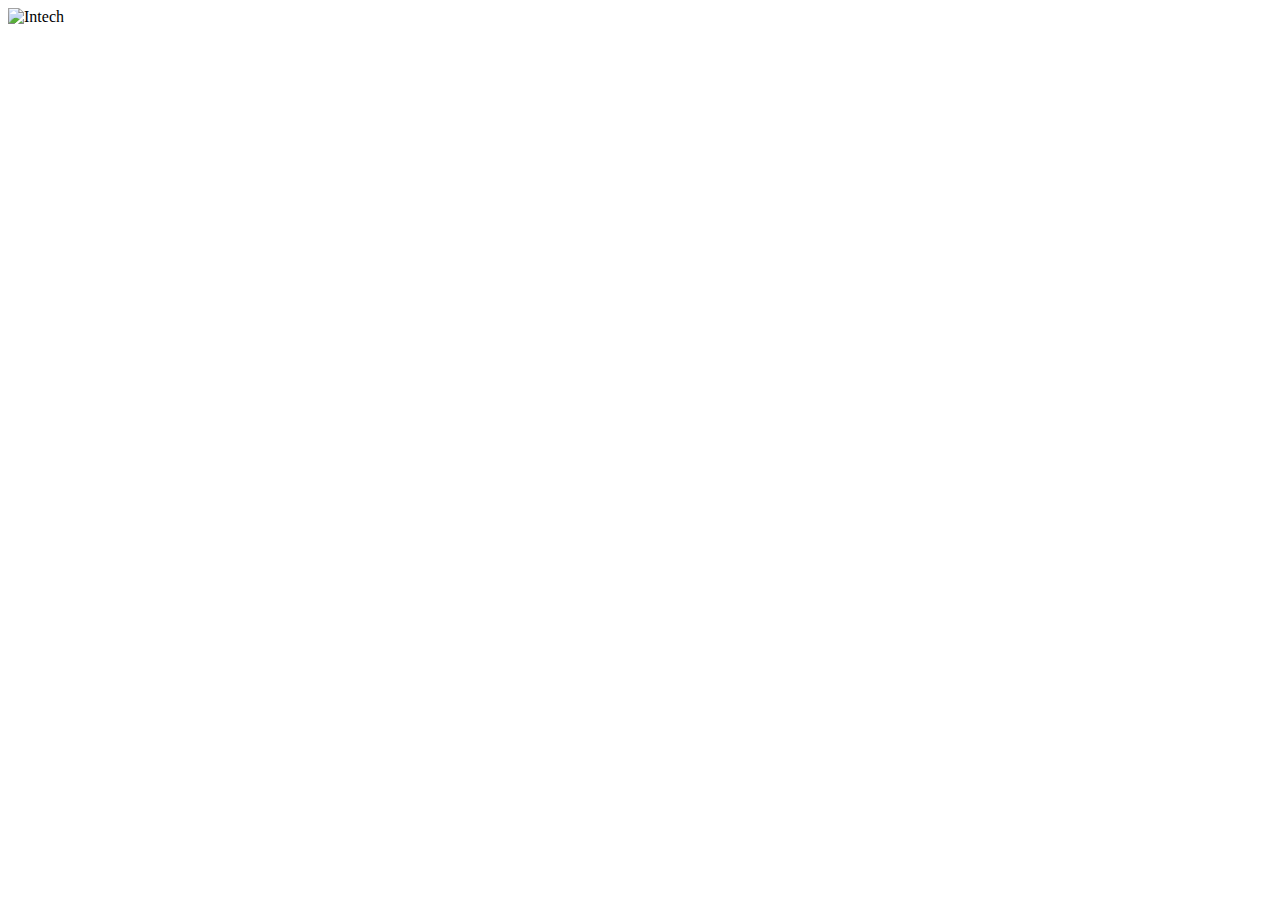
==== index/index.html @ b71071b4 "organizacao" ====
<!DOCTYPE html>
<html lang="pt-br">
<head>
    <meta charset="UTF-8">
    <meta http-equiv="X-UA-Compatible" content="IE=edge">
    <meta name="viewport" content="width=device-width, initial-scale=1.0">
    <title>LandingPage</title>
    <link rel="stylesheet" href="style.css">
</head>
<body>
    <header>
        <div class="logo">
            <img src="img/intech_Logo.png" alt="Intech">
        </div>             
    </header>








</body>
</html>
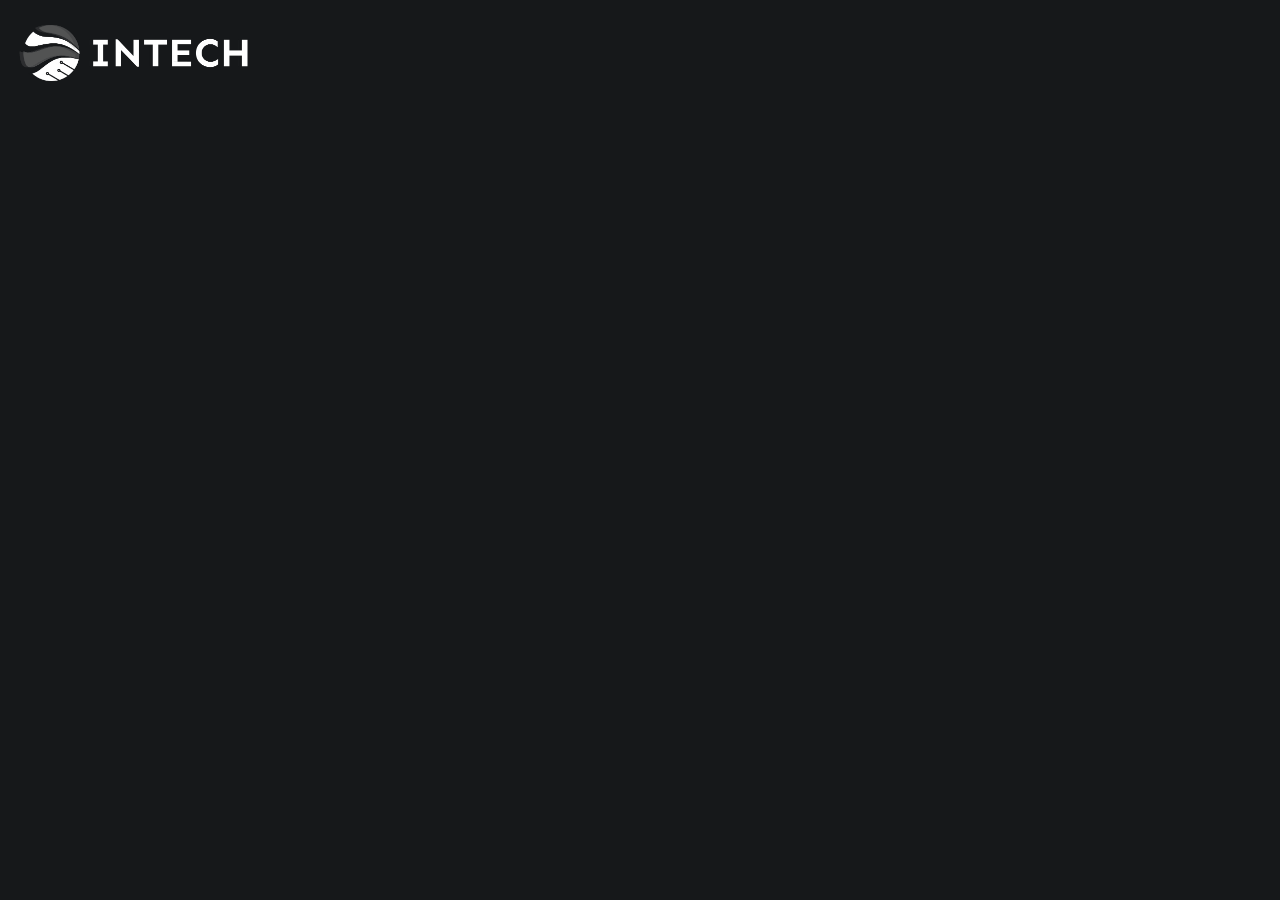
==== commit 66d1c4dd: "logo" ====
--- a/index/index.html
+++ b/index/index.html
@@ -5,13 +5,11 @@
     <meta http-equiv="X-UA-Compatible" content="IE=edge">
     <meta name="viewport" content="width=device-width, initial-scale=1.0">
     <title>LandingPage</title>
-    <link rel="stylesheet" href="style.css">
+    <link rel="stylesheet" href="/style.css">
 </head>
 <body>
     <header>
-        <div class="logo">
-            <img src="img/intech_Logo.png" alt="Intech">
-        </div>             
+        <img src="/img/intech_Logo.png" alt="logo" class="logo">
     </header>
 
 
--- a/style.css
+++ b/style.css
@@ -0,0 +1,8 @@
+body {
+    background-color: #16181A;
+  }
+  
+
+.logo {
+    height: 90px;
+  }
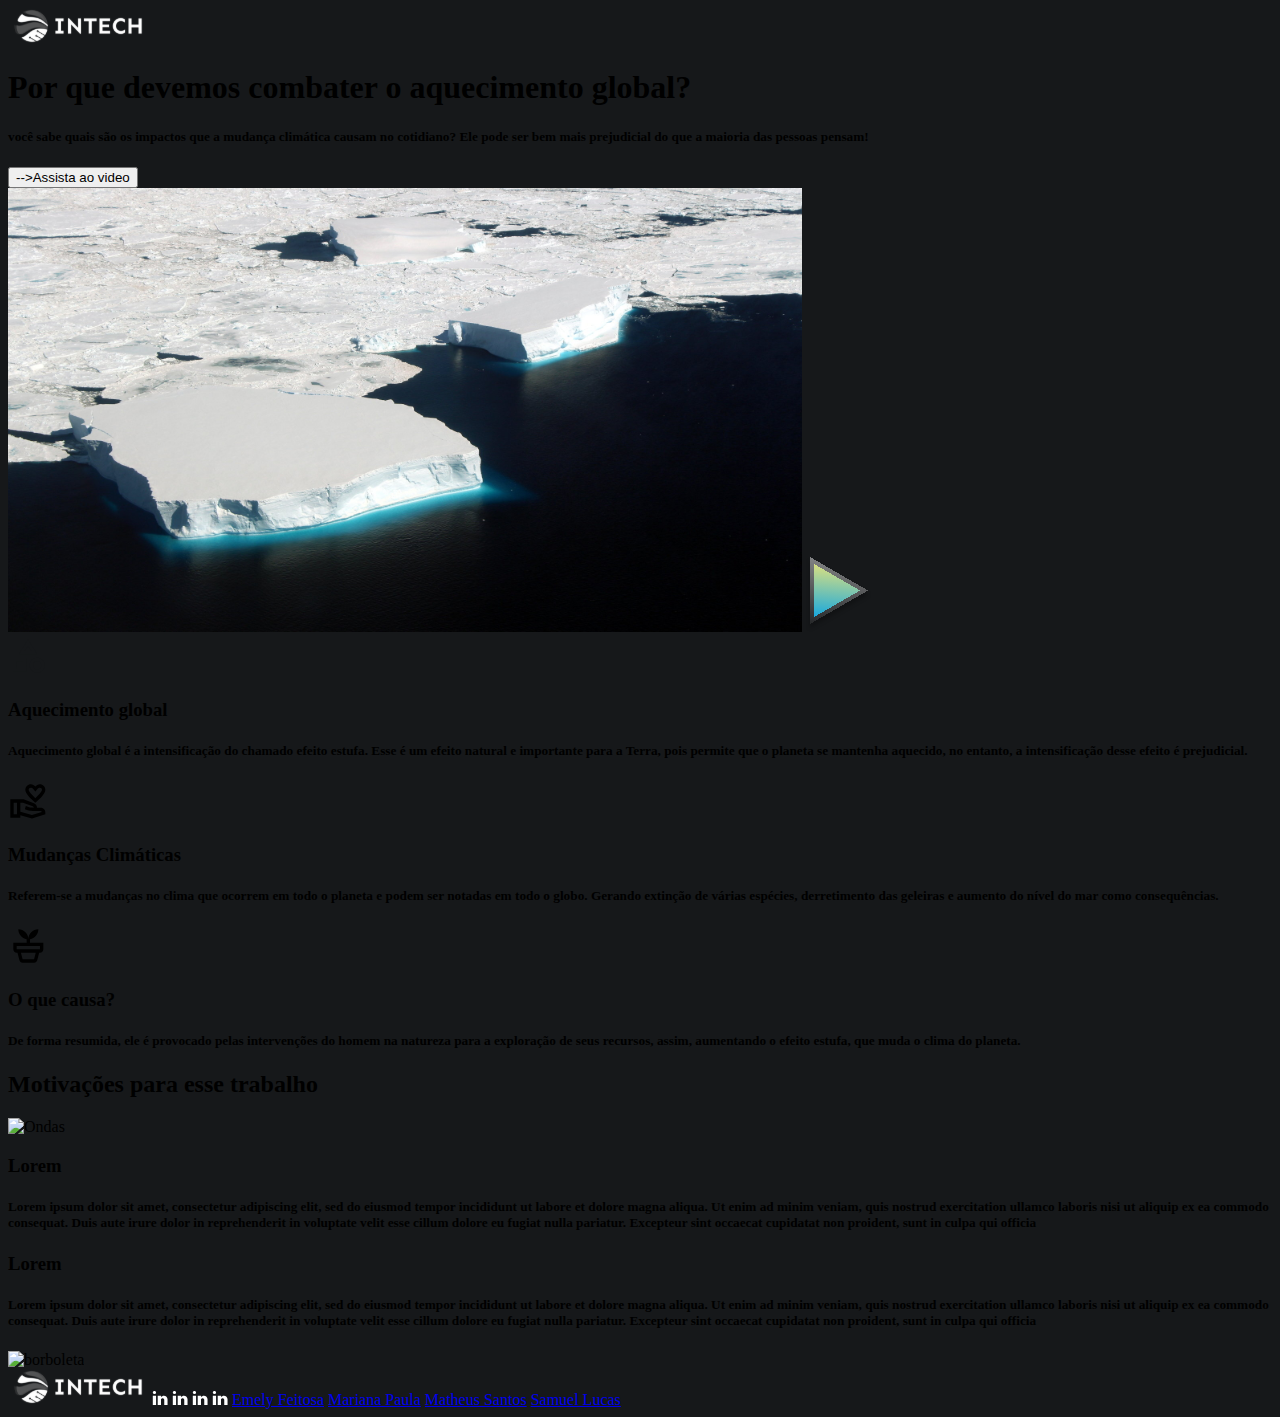
==== commit 6de7be20: "Organização e atualização" ====
--- a/index/index.html
+++ b/index/index.html
@@ -1,23 +1,74 @@
-<!DOCTYPE html>
-<html lang="pt-br">
-<head>
-    <meta charset="UTF-8">
-    <meta http-equiv="X-UA-Compatible" content="IE=edge">
-    <meta name="viewport" content="width=device-width, initial-scale=1.0">
-    <title>LandingPage</title>
-    <link rel="stylesheet" href="/style.css">
-</head>
-<body>
-    <header>
-        <img src="/img/intech_Logo.png" alt="logo" class="logo">
-    </header>
-
-
-
-
-
-
-
-
-</body>
+<!DOCTYPE html>
+<html lang="pt-br">
+<head>
+    <meta charset="UTF-8">
+    <meta http-equiv="X-UA-Compatible" content="IE=edge">
+    <meta name="viewport" content="width=device-width, initial-scale=1.0">
+    <title>LandingPage</title>
+    <link rel="stylesheet" href="/styles/style.css">
+</head>
+<body>
+    <header>
+        <img src="/img/logo.svg" alt="logo" class="logo">
+    </header>
+
+
+    <main>
+        <section>
+            <div>
+                <h1>Por que devemos combater o aquecimento global?</h1>
+                <h5>você sabe quais são os impactos que a mudança climática causam no cotidiano? Ele pode ser bem mais prejudicial do que a maioria das pessoas pensam!</h5>
+                <button>-->Assista ao video</button>
+            </div>
+            <img src="/img/Antartica.svg" alt="imagemAntartica">
+            <img src="/img/Play.svg" alt="imagemPlay">
+        </section>
+        <section>
+            <div>
+                <img src="/img/icone1.svg" alt="icone1">
+                <h3>Aquecimento global</h3>
+                <h5>Aquecimento global é a intensificação do chamado efeito estufa. Esse é um efeito natural e importante para a Terra, pois permite que o planeta se mantenha aquecido, no entanto, a intensificação desse efeito é prejudicial.</h5>
+            </div>
+            <div>
+                <img src="/img/icone2.svg" alt="icone2">
+                <h3>Mudanças Climáticas</h3>
+                <h5>Referem-se a mudanças no clima que ocorrem em todo o planeta e podem ser notadas em todo o globo. Gerando extinção de várias espécies, derretimento das geleiras e aumento do nível do mar como consequências.</h5>
+            </div>
+            <div>
+                <img src="/img/icone3.svg" alt="icone3">
+                <h3>O que causa?</h3>
+                <h5>De forma resumida, ele é provocado pelas intervenções do homem na natureza para a exploração de seus recursos, assim, aumentando o efeito estufa, que muda o clima do planeta.</h5>
+            </div>
+        </section>
+        <section>
+            <h2>Motivações para esse trabalho</h2>
+            <div>
+                <img src="/img/Ondas.svg" alt="Ondas">
+                <h3>Lorem</h3>
+                <h5>Lorem ipsum dolor sit amet, consectetur adipiscing elit, sed do eiusmod tempor incididunt ut labore et dolore magna aliqua. Ut enim ad minim veniam, quis nostrud exercitation ullamco laboris nisi ut aliquip ex ea commodo consequat. Duis aute irure dolor in reprehenderit in voluptate velit esse cillum dolore eu fugiat nulla pariatur. Excepteur sint occaecat cupidatat non proident, sunt in culpa qui officia</h5>
+            </div>
+            <div>
+                <h3>Lorem</h3>
+                <h5>Lorem ipsum dolor sit amet, consectetur adipiscing elit, sed do eiusmod tempor incididunt ut labore et dolore magna aliqua. Ut enim ad minim veniam, quis nostrud exercitation ullamco laboris nisi ut aliquip ex ea commodo consequat. Duis aute irure dolor in reprehenderit in voluptate velit esse cillum dolore eu fugiat nulla pariatur. Excepteur sint occaecat cupidatat non proident, sunt in culpa qui officia</h5>
+                <img src="/img/borboleta.svg" alt="borboleta">
+            </div>
+        </section>
+    </main>
+
+
+    <footer>
+        <img src="/img/logo.svg" alt="logoIntech">
+        <img src="/img/Linkedin1.svg" alt="linkedin1">
+        <img src="/img/linkedin2.svg" alt="linkedin2">
+        <img src="/img/linkedin3.svg" alt="linkedin3">
+        <img src="/img/linkedin4.svg" alt="linkedin4">
+        <a href="https://www.linkedin.com/in/emely-tavares-3575ba24a/">Emely Feitosa</a>
+        <a href="https://www.linkedin.com/in/mariana-silva-paula/">Mariana Paula</a>
+        <a href="https://www.linkedin.com/in/matheus-macedo-santos-2a8106194/">Matheus Santos</a>
+        <a href="https://www.linkedin.com/in/samuel-lucas-241a77210/">Samuel Lucas</a>
+    </footer>
+
+
+
+</body>
 </html>--- a/styles/style.css
+++ b/styles/style.css
@@ -0,0 +1,8 @@
+body {
+    background-color: #16181A;
+  }
+  
+.logo {
+    height: 90px;
+    height: 10%;
+  }
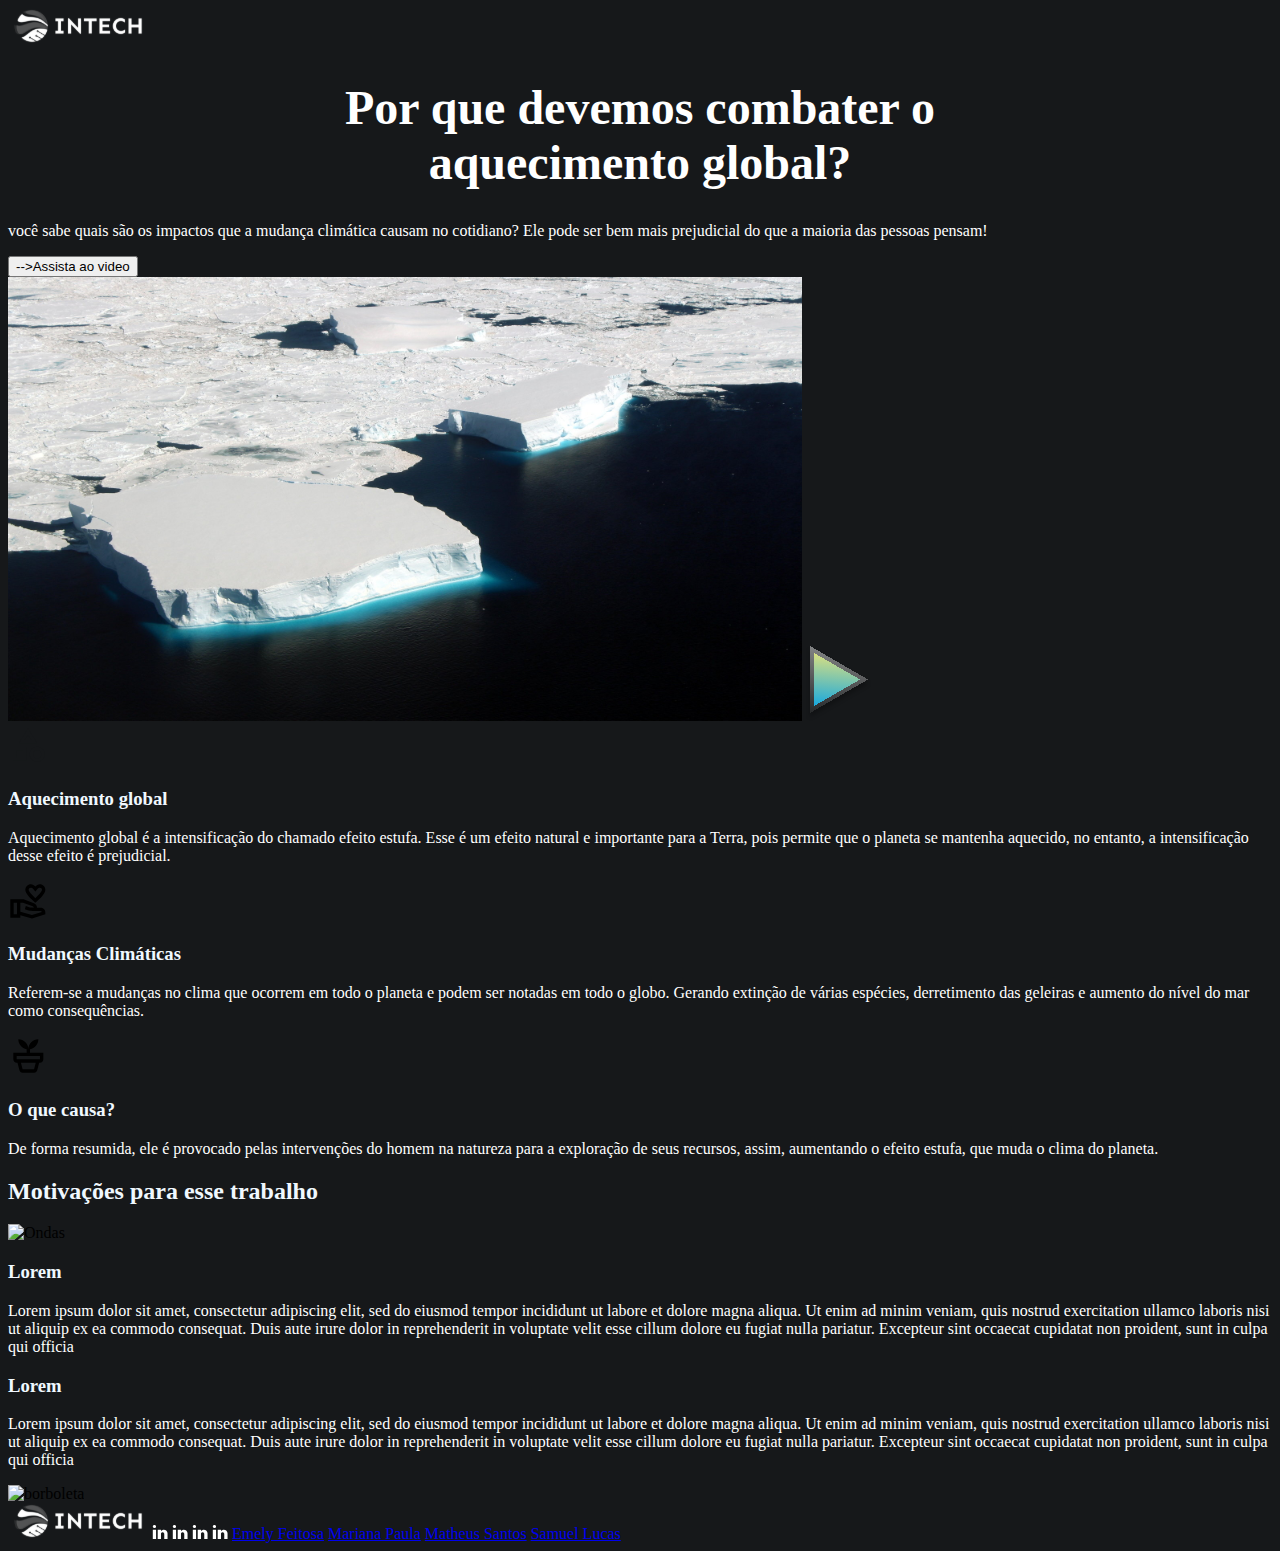
==== commit 67fcf3d9: "estilização" ====
--- a/index/index.html
+++ b/index/index.html
@@ -16,8 +16,9 @@
     <main>
         <section>
             <div>
-                <h1>Por que devemos combater o aquecimento global?</h1>
-                <h5>você sabe quais são os impactos que a mudança climática causam no cotidiano? Ele pode ser bem mais prejudicial do que a maioria das pessoas pensam!</h5>
+                <h1 class="title_principal">Por que devemos combater o <br>
+                     aquecimento global?</h1>
+                <p class="text">você sabe quais são os impactos que a mudança climática causam no cotidiano? Ele pode ser bem mais prejudicial do que a maioria das pessoas pensam!</p>
                 <button>-->Assista ao video</button>
             </div>
             <img src="/img/Antartica.svg" alt="imagemAntartica">
@@ -26,30 +27,30 @@
         <section>
             <div>
                 <img src="/img/icone1.svg" alt="icone1">
-                <h3>Aquecimento global</h3>
-                <h5>Aquecimento global é a intensificação do chamado efeito estufa. Esse é um efeito natural e importante para a Terra, pois permite que o planeta se mantenha aquecido, no entanto, a intensificação desse efeito é prejudicial.</h5>
+                <h3 class="title">Aquecimento global</h3>
+                <p class="text">Aquecimento global é a intensificação do chamado efeito estufa. Esse é um efeito natural e importante para a Terra, pois permite que o planeta se mantenha aquecido, no entanto, a intensificação desse efeito é prejudicial.</p>
             </div>
             <div>
                 <img src="/img/icone2.svg" alt="icone2">
-                <h3>Mudanças Climáticas</h3>
-                <h5>Referem-se a mudanças no clima que ocorrem em todo o planeta e podem ser notadas em todo o globo. Gerando extinção de várias espécies, derretimento das geleiras e aumento do nível do mar como consequências.</h5>
+                <h3 class="title">Mudanças Climáticas</h3>
+                <p class="text">Referem-se a mudanças no clima que ocorrem em todo o planeta e podem ser notadas em todo o globo. Gerando extinção de várias espécies, derretimento das geleiras e aumento do nível do mar como consequências.</p>
             </div>
             <div>
                 <img src="/img/icone3.svg" alt="icone3">
-                <h3>O que causa?</h3>
-                <h5>De forma resumida, ele é provocado pelas intervenções do homem na natureza para a exploração de seus recursos, assim, aumentando o efeito estufa, que muda o clima do planeta.</h5>
+                <h3 class="title">O que causa?</h3>
+                <p class="text">De forma resumida, ele é provocado pelas intervenções do homem na natureza para a exploração de seus recursos, assim, aumentando o efeito estufa, que muda o clima do planeta.</p>
             </div>
         </section>
         <section>
-            <h2>Motivações para esse trabalho</h2>
+            <h2 class="title">Motivações para esse trabalho</h2>
             <div>
                 <img src="/img/Ondas.svg" alt="Ondas">
-                <h3>Lorem</h3>
-                <h5>Lorem ipsum dolor sit amet, consectetur adipiscing elit, sed do eiusmod tempor incididunt ut labore et dolore magna aliqua. Ut enim ad minim veniam, quis nostrud exercitation ullamco laboris nisi ut aliquip ex ea commodo consequat. Duis aute irure dolor in reprehenderit in voluptate velit esse cillum dolore eu fugiat nulla pariatur. Excepteur sint occaecat cupidatat non proident, sunt in culpa qui officia</h5>
+                <h3 class="title">Lorem</h3>
+                <p class="text">Lorem ipsum dolor sit amet, consectetur adipiscing elit, sed do eiusmod tempor incididunt ut labore et dolore magna aliqua. Ut enim ad minim veniam, quis nostrud exercitation ullamco laboris nisi ut aliquip ex ea commodo consequat. Duis aute irure dolor in reprehenderit in voluptate velit esse cillum dolore eu fugiat nulla pariatur. Excepteur sint occaecat cupidatat non proident, sunt in culpa qui officia</p>
             </div>
             <div>
-                <h3>Lorem</h3>
-                <h5>Lorem ipsum dolor sit amet, consectetur adipiscing elit, sed do eiusmod tempor incididunt ut labore et dolore magna aliqua. Ut enim ad minim veniam, quis nostrud exercitation ullamco laboris nisi ut aliquip ex ea commodo consequat. Duis aute irure dolor in reprehenderit in voluptate velit esse cillum dolore eu fugiat nulla pariatur. Excepteur sint occaecat cupidatat non proident, sunt in culpa qui officia</h5>
+                <h3 class="title">Lorem</h3>
+                <p class="text">Lorem ipsum dolor sit amet, consectetur adipiscing elit, sed do eiusmod tempor incididunt ut labore et dolore magna aliqua. Ut enim ad minim veniam, quis nostrud exercitation ullamco laboris nisi ut aliquip ex ea commodo consequat. Duis aute irure dolor in reprehenderit in voluptate velit esse cillum dolore eu fugiat nulla pariatur. Excepteur sint occaecat cupidatat non proident, sunt in culpa qui officia</p>
                 <img src="/img/borboleta.svg" alt="borboleta">
             </div>
         </section>
--- a/styles/style.css
+++ b/styles/style.css
@@ -1,8 +1,34 @@
+@import url('https://fonts.googleapis.com/css2?family=Be+Vietnam+Pro:wght@300&family=Courier+Prime:ital@1&family=Gugi&family=Luckiest+Guy&family=Martel+Sans&family=Suranna&display=swap');
+
 body {
-    background-color: #16181A;
-  }
+  background-color: #16181A;
+}
   
+.vietnam-pro { font-family: 'Be Vietnam Pro', sans-serif; }
+.courier { font-family: 'Courier Prime', monospace; }
+.gugi { font-family: 'Gugi', cursive; }
+.luckiest { font-family: 'Luckiest Guy', cursive; }
+.martel { font-family: 'Martel Sans', sans-serif; }
+.suranna { font-family: 'Suranna', serif; }
+
 .logo {
     height: 90px;
     height: 10%;
   }
+
+.title_principal{
+  color:white;
+  text-align: center;
+  font-size: 3em;
+  font-family:manrope;
+}
+
+.title{
+  color:aliceblue
+}
+
+.text{
+  color:white
+}
+
+
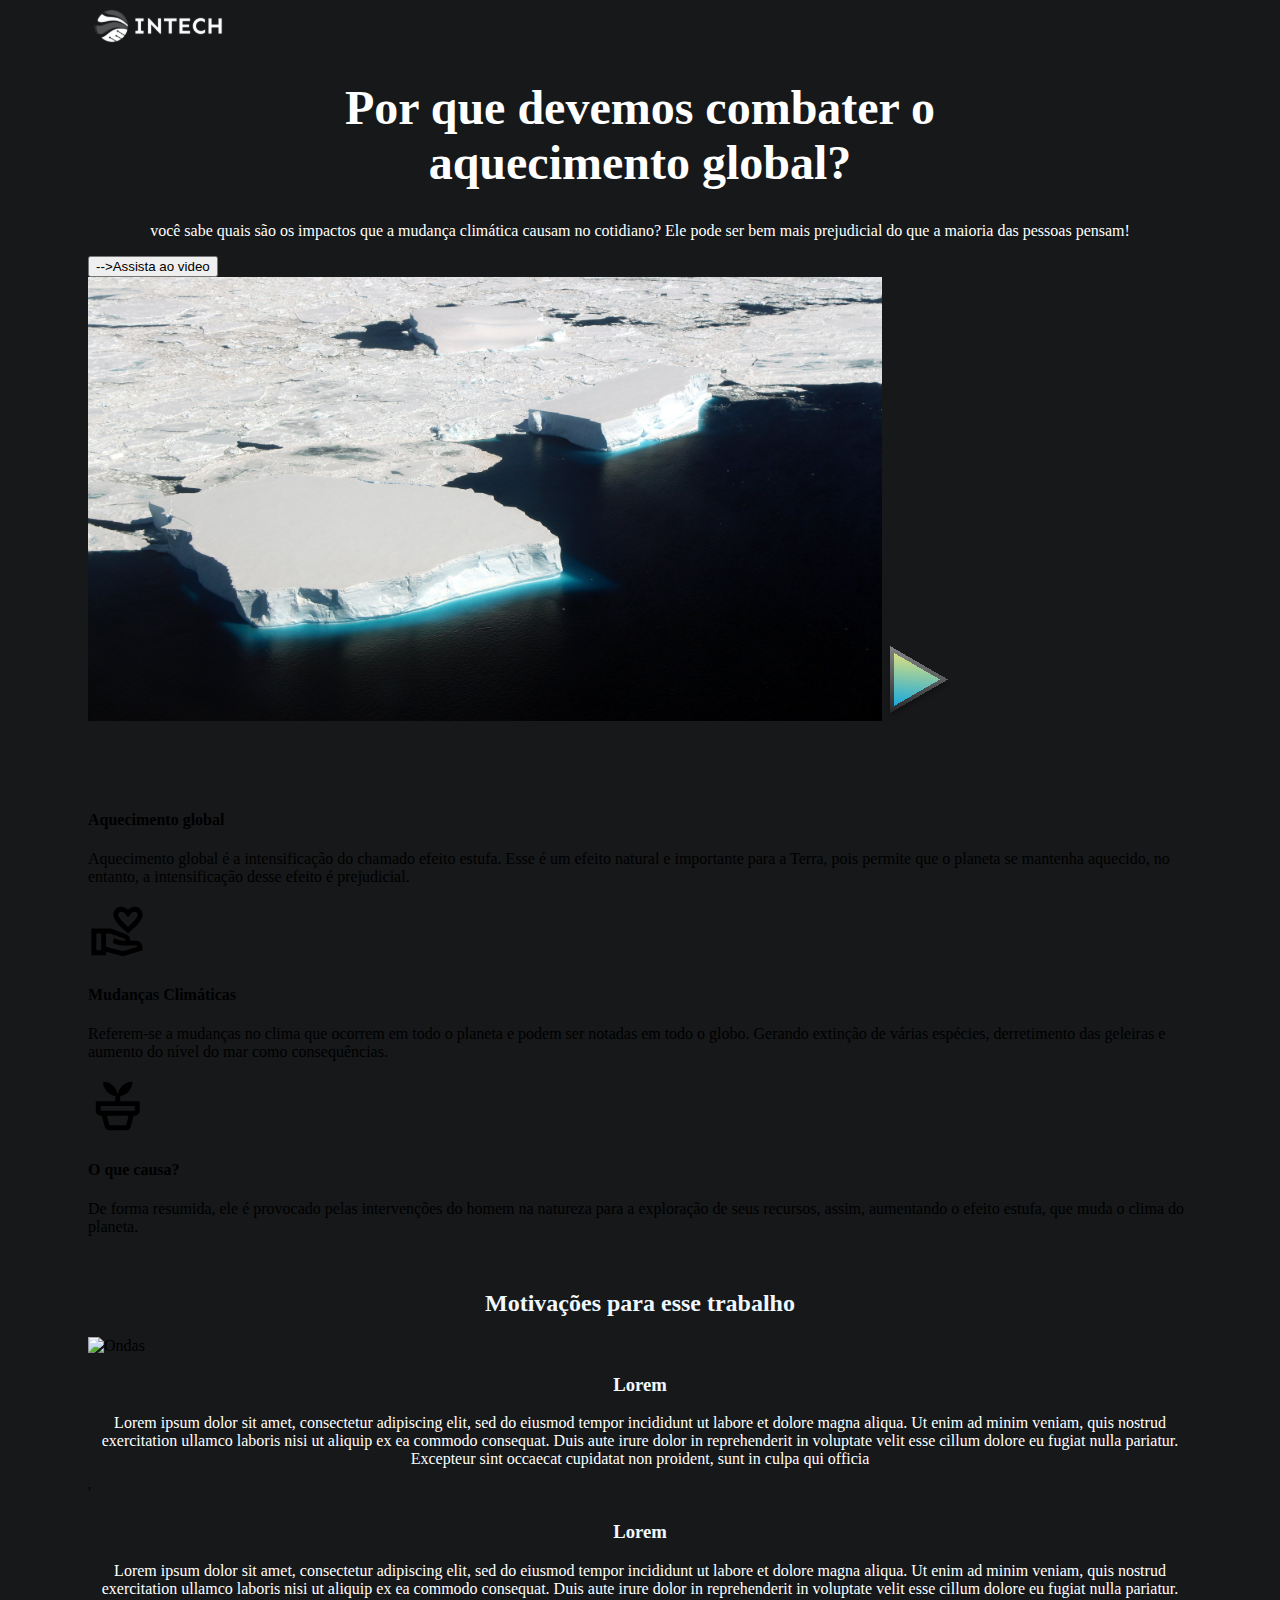
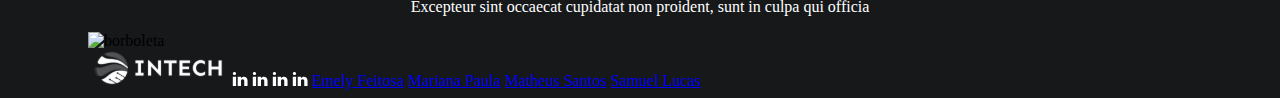
==== commit 1551c04c: "atualização" ====
--- a/index/index.html
+++ b/index/index.html
@@ -1,13 +1,17 @@
 <!DOCTYPE html>
 <html lang="pt-br">
+
 <head>
     <meta charset="UTF-8">
     <meta http-equiv="X-UA-Compatible" content="IE=edge">
     <meta name="viewport" content="width=device-width, initial-scale=1.0">
     <title>LandingPage</title>
     <link rel="stylesheet" href="/styles/style.css">
+    <link href="https://cdn.jsdelivr.net/npm/bootstrap@5.0.2/dist/css/bootstrap.min.css" rel="stylesheet"
+        integrity="sha384-EVSTQN3/azprG1Anm3QDgpJLIm9Nao0Yz1ztcQTwFspd3yD65VohhpuuCOmLASjC" crossorigin="anonymous">
 </head>
-<body>
+
+<body class="body">
     <header>
         <img src="/img/logo.svg" alt="logo" class="logo">
     </header>
@@ -17,40 +21,69 @@
         <section>
             <div>
                 <h1 class="title_principal">Por que devemos combater o <br>
-                     aquecimento global?</h1>
-                <p class="text">você sabe quais são os impactos que a mudança climática causam no cotidiano? Ele pode ser bem mais prejudicial do que a maioria das pessoas pensam!</p>
+                    aquecimento global?</h1>
+                <p class="text">você sabe quais são os impactos que a mudança climática causam no cotidiano? Ele pode
+                    ser bem mais prejudicial do que a maioria das pessoas pensam!</p>
                 <button>-->Assista ao video</button>
             </div>
             <img src="/img/Antartica.svg" alt="imagemAntartica">
             <img src="/img/Play.svg" alt="imagemPlay">
         </section>
-        <section>
-            <div>
-                <img src="/img/icone1.svg" alt="icone1">
-                <h3 class="title">Aquecimento global</h3>
-                <p class="text">Aquecimento global é a intensificação do chamado efeito estufa. Esse é um efeito natural e importante para a Terra, pois permite que o planeta se mantenha aquecido, no entanto, a intensificação desse efeito é prejudicial.</p>
-            </div>
-            <div>
-                <img src="/img/icone2.svg" alt="icone2">
-                <h3 class="title">Mudanças Climáticas</h3>
-                <p class="text">Referem-se a mudanças no clima que ocorrem em todo o planeta e podem ser notadas em todo o globo. Gerando extinção de várias espécies, derretimento das geleiras e aumento do nível do mar como consequências.</p>
-            </div>
-            <div>
-                <img src="/img/icone3.svg" alt="icone3">
-                <h3 class="title">O que causa?</h3>
-                <p class="text">De forma resumida, ele é provocado pelas intervenções do homem na natureza para a exploração de seus recursos, assim, aumentando o efeito estufa, que muda o clima do planeta.</p>
+        <section class="settings_down">
+            <div class="mid">
+                <div class="row">
+                    <div class="col-md-4">
+                        <div class="card wow  zoomIn animated">
+                            <img width="60px" src="/img/icone1.svg" alt="Icone Indisponível">
+                            <h4 class="text-center">Aquecimento global</h4>
+                            <p class="text-center">Aquecimento global é a intensificação do chamado efeito estufa. 
+                                Esse é um efeito natural e importante para a Terra, pois permite que o planeta se mantenha aquecido, 
+                                no entanto, a intensificação desse efeito é prejudicial.</p>
+                        </div>
+                    </div>
+                    <div class="col-md-4">
+                        <div class="card wow  zoomIn animated" style="visibility: visible; animation-name: zoomIn;">
+                            <img width="60px" src="/img/icone2.svg" alt="Icone Indisponível">
+                            <h4 class="text-center">Mudanças Climáticas</h4>
+                            <p class="text-center">Referem-se a mudanças no clima que ocorrem em todo o planeta e podem ser notadas em todo
+                                o globo. Gerando extinção de várias espécies, derretimento das geleiras e aumento do nível do mar
+                                como consequências.</p>
+                        </div>
+                    </div>
+                    <div class="col-md-4">
+                        <div class="card wow  zoomIn animated">
+                            <img width="60px" src="/img/icone3.svg" alt="Icone Indisponível">
+                            <h4 class="text-center">O que causa?</h4>
+                            <p class="text-center">De forma resumida, ele é provocado pelas intervenções do homem na natureza para a
+                                exploração de seus recursos, assim, aumentando o efeito estufa, que muda o clima do planeta.</p>
+                        </div>
+                    </div>
+                </div>
             </div>
         </section>
+    </br>
+        
         <section>
             <h2 class="title">Motivações para esse trabalho</h2>
             <div>
                 <img src="/img/Ondas.svg" alt="Ondas">
+                <div>
                 <h3 class="title">Lorem</h3>
-                <p class="text">Lorem ipsum dolor sit amet, consectetur adipiscing elit, sed do eiusmod tempor incididunt ut labore et dolore magna aliqua. Ut enim ad minim veniam, quis nostrud exercitation ullamco laboris nisi ut aliquip ex ea commodo consequat. Duis aute irure dolor in reprehenderit in voluptate velit esse cillum dolore eu fugiat nulla pariatur. Excepteur sint occaecat cupidatat non proident, sunt in culpa qui officia</p>
+                <p class="text">Lorem ipsum dolor sit amet, consectetur adipiscing elit, sed do eiusmod tempor
+                    incididunt ut labore et dolore magna aliqua. Ut enim ad minim veniam, quis nostrud exercitation
+                    ullamco laboris nisi ut aliquip ex ea commodo consequat. Duis aute irure dolor in reprehenderit in
+                    voluptate velit esse cillum dolore eu fugiat nulla pariatur. Excepteur sint occaecat cupidatat non
+                    proident, sunt in culpa qui officia</p>
+                </div>
             </div>
+        '   </div>
             <div>
                 <h3 class="title">Lorem</h3>
-                <p class="text">Lorem ipsum dolor sit amet, consectetur adipiscing elit, sed do eiusmod tempor incididunt ut labore et dolore magna aliqua. Ut enim ad minim veniam, quis nostrud exercitation ullamco laboris nisi ut aliquip ex ea commodo consequat. Duis aute irure dolor in reprehenderit in voluptate velit esse cillum dolore eu fugiat nulla pariatur. Excepteur sint occaecat cupidatat non proident, sunt in culpa qui officia</p>
+                <p class="text">Lorem ipsum dolor sit amet, consectetur adipiscing elit, sed do eiusmod tempor
+                    incididunt ut labore et dolore magna aliqua. Ut enim ad minim veniam, quis nostrud exercitation
+                    ullamco laboris nisi ut aliquip ex ea commodo consequat. Duis aute irure dolor in reprehenderit in
+                    voluptate velit esse cillum dolore eu fugiat nulla pariatur. Excepteur sint occaecat cupidatat non
+                    proident, sunt in culpa qui officia</p>
                 <img src="/img/borboleta.svg" alt="borboleta">
             </div>
         </section>
@@ -68,8 +101,10 @@
         <a href="https://www.linkedin.com/in/matheus-macedo-santos-2a8106194/">Matheus Santos</a>
         <a href="https://www.linkedin.com/in/samuel-lucas-241a77210/">Samuel Lucas</a>
     </footer>
+    </section>
 
 
 
 </body>
+
 </html>--- a/styles/style.css
+++ b/styles/style.css
@@ -1,6 +1,6 @@
-@import url('https://fonts.googleapis.com/css2?family=Be+Vietnam+Pro:wght@300&family=Courier+Prime:ital@1&family=Gugi&family=Luckiest+Guy&family=Martel+Sans&family=Suranna&display=swap');
+@import url('https://fonts.google.com/specimen/Manrope');
 
-body {
+.body {
   background-color: #16181A;
 }
   
@@ -20,15 +20,26 @@
   color:white;
   text-align: center;
   font-size: 3em;
-  font-family:manrope;
-}
+ }
+
 
 .title{
-  color:aliceblue
+  color:aliceblue;
+  text-align: center;
 }
 
 .text{
-  color:white
+  color:white;
+  text-align: center;
+  border-left: 30%;
+}
+
+.body{
+  border-left: 80px solid #16181A;
+  border-right: 80px solid #16181A;
 }
 
 
+settings_down{
+  border-bottom: 30em;
+}
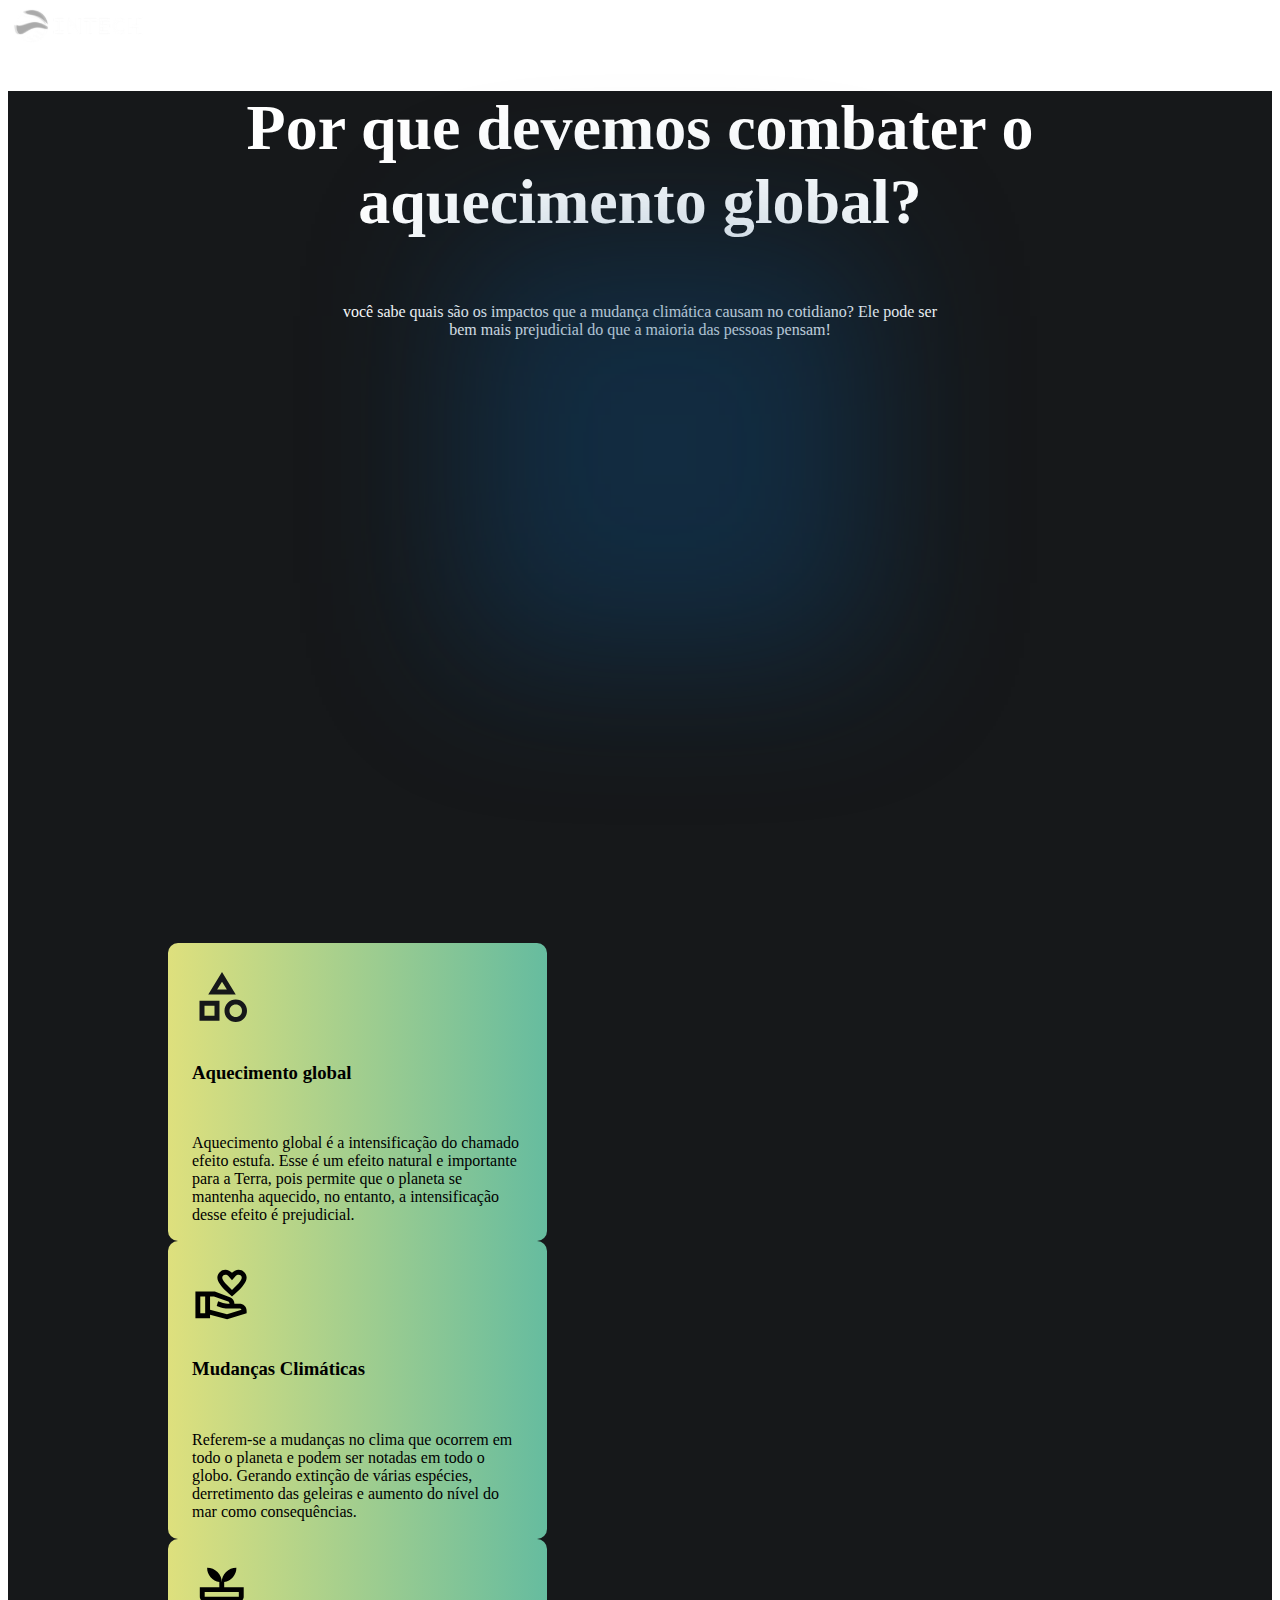
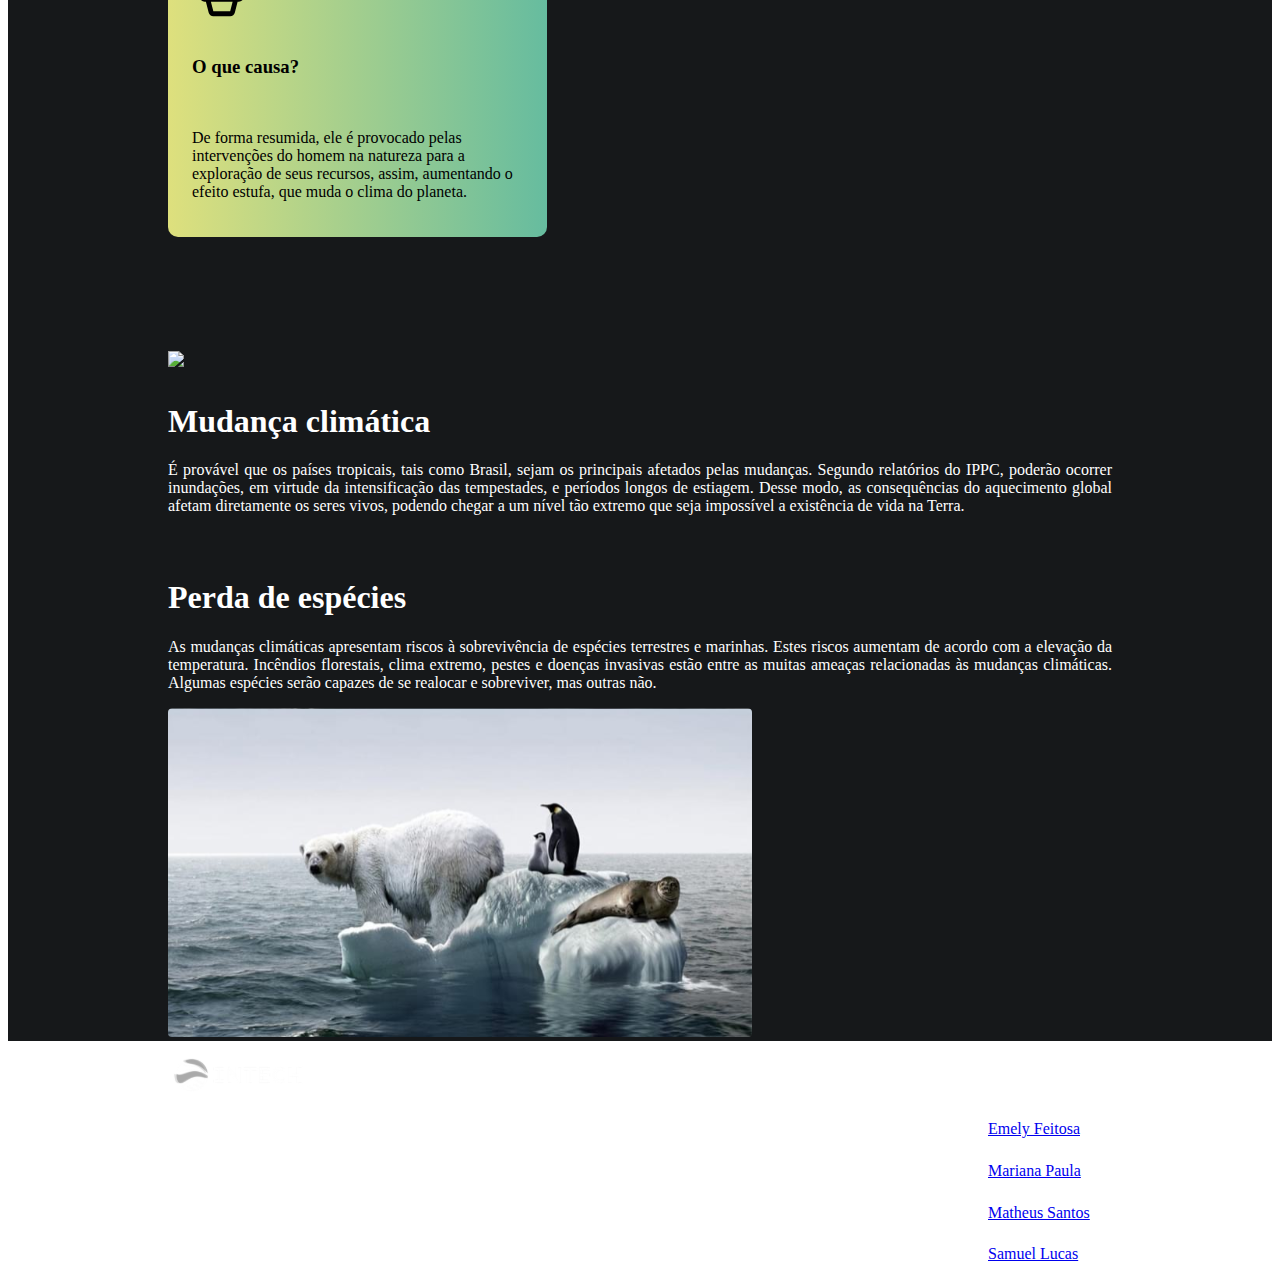
==== commit 5d32e549: "atualização" ====
--- a/index/index.html
+++ b/index/index.html
@@ -11,49 +11,54 @@
         integrity="sha384-EVSTQN3/azprG1Anm3QDgpJLIm9Nao0Yz1ztcQTwFspd3yD65VohhpuuCOmLASjC" crossorigin="anonymous">
 </head>
 
-<body class="body">
+
+<body>
     <header>
-        <img src="/img/logo.svg" alt="logo" class="logo">
+        <nav class="navbar navbar-dark bg-dark">
+            <div class="container-fluid">
+                <img src="/img/logo.svg" alt="logo" class="logo">
+            </div>
+        </nav>
     </header>
 
-
+<section class="body">
     <main>
         <section>
-            <div>
+            <div class="back"></div>
+            <div class>
                 <h1 class="title_principal">Por que devemos combater o <br>
                     aquecimento global?</h1>
-                <p class="text">você sabe quais são os impactos que a mudança climática causam no cotidiano? Ele pode
-                    ser bem mais prejudicial do que a maioria das pessoas pensam!</p>
-                <button>-->Assista ao video</button>
-            </div>
-            <img src="/img/Antartica.svg" alt="imagemAntartica">
-            <img src="/img/Play.svg" alt="imagemPlay">
-        </section>
+                <p class="text">você sabe quais são os impactos que a mudança climática causam no cotidiano?
+                    Ele pode ser </br> bem mais prejudicial do que a maioria das pessoas pensam!</p>
+                    <div class="video">
+                        <iframe width="840" height="472,5" class="video"  src="https://www.youtube.com/embed/S6Ycuv2lxFY" title="YouTube video player" frameborder="0" allow="accelerometer; autoplay; clipboard-write; encrypted-media; gyroscope; picture-in-picture" allowfullscreen ></iframe>
+                    </div>
+            </section>
         <section class="settings_down">
             <div class="mid">
                 <div class="row">
-                    <div class="col-md-4">
-                        <div class="card wow  zoomIn animated">
+                    <div class="col-12 col-sm-6 col-md-6 col-lg-6 col-xl-4">
+                        <div class=" wow  zoomIn animated under">
                             <img width="60px" src="/img/icone1.svg" alt="Icone Indisponível">
-                            <h4 class="text-center">Aquecimento global</h4>
+                            <h3 class="text-center">Aquecimento global</h3>
                             <p class="text-center">Aquecimento global é a intensificação do chamado efeito estufa. 
                                 Esse é um efeito natural e importante para a Terra, pois permite que o planeta se mantenha aquecido, 
                                 no entanto, a intensificação desse efeito é prejudicial.</p>
                         </div>
                     </div>
-                    <div class="col-md-4">
-                        <div class="card wow  zoomIn animated" style="visibility: visible; animation-name: zoomIn;">
+                    <div class="col-12 col-sm-6 col-md-6 col-lg-6 col-xl-4">
+                        <div class=" wow  zoomIn animated under" style="visibility: visible; animation-name: zoomIn;">
                             <img width="60px" src="/img/icone2.svg" alt="Icone Indisponível">
-                            <h4 class="text-center">Mudanças Climáticas</h4>
+                            <h3 class="text-center">Mudanças Climáticas</h3>
                             <p class="text-center">Referem-se a mudanças no clima que ocorrem em todo o planeta e podem ser notadas em todo
                                 o globo. Gerando extinção de várias espécies, derretimento das geleiras e aumento do nível do mar
                                 como consequências.</p>
                         </div>
                     </div>
-                    <div class="col-md-4">
-                        <div class="card wow  zoomIn animated">
+                    <div class="col-12 col-sm-6 col-md-6 col-lg-6 col-xl-4">
+                        <div class="wow  zoomIn animated under">
                             <img width="60px" src="/img/icone3.svg" alt="Icone Indisponível">
-                            <h4 class="text-center">O que causa?</h4>
+                            <h3 class="text-center">O que causa?</h3>
                             <p class="text-center">De forma resumida, ele é provocado pelas intervenções do homem na natureza para a
                                 exploração de seus recursos, assim, aumentando o efeito estufa, que muda o clima do planeta.</p>
                         </div>
@@ -62,49 +67,52 @@
             </div>
         </section>
     </br>
-        
-        <section>
-            <h2 class="title">Motivações para esse trabalho</h2>
-            <div>
-                <img src="/img/Ondas.svg" alt="Ondas">
-                <div>
-                <h3 class="title">Lorem</h3>
-                <p class="text">Lorem ipsum dolor sit amet, consectetur adipiscing elit, sed do eiusmod tempor
-                    incididunt ut labore et dolore magna aliqua. Ut enim ad minim veniam, quis nostrud exercitation
-                    ullamco laboris nisi ut aliquip ex ea commodo consequat. Duis aute irure dolor in reprehenderit in
-                    voluptate velit esse cillum dolore eu fugiat nulla pariatur. Excepteur sint occaecat cupidatat non
-                    proident, sunt in culpa qui officia</p>
-                </div>
+
+    <section class="container"> <!-- essa section contém uma imagem e um texto breve de introdução ao projeto, o impacto social -->
+        <div class=" row space">
+          <div class="col-12 col-lg-6">
+            <img class="image_side" src="/img/inundação.svg">
+          </div>
+          <div class="col-12 col-lg-6 text_sets">
+            <h1 class="marg"><b>Mudança climática</b></h1>
+            <p class="marg">É provável que os países tropicais, tais como Brasil, sejam os principais afetados pelas mudanças.
+                 Segundo relatórios do IPPC, poderão ocorrer inundações, em virtude da intensificação das tempestades,
+                  e períodos longos de estiagem. Desse modo, as consequências do aquecimento global afetam diretamente 
+                  os seres vivos, podendo chegar a um nível tão extremo que seja impossível a 
+                  existência de vida na Terra.</p>
+          </div>
+        </div>
+        <div class=" row">
+            <div class="col-12 col-lg-6 text_sets">
+              <h1 class="marg"><b>Perda de espécies</b></h1>
+              <p class="marg">As mudanças climáticas apresentam riscos à sobrevivência de espécies terrestres e marinhas. 
+                Estes riscos aumentam de acordo com a elevação da temperatura. Incêndios florestais, clima extremo, 
+                pestes e doenças invasivas estão entre as muitas ameaças relacionadas às mudanças climáticas.
+                 Algumas espécies serão capazes de se realocar e sobreviver, mas outras não.</p>
             </div>
-        '   </div>
-            <div>
-                <h3 class="title">Lorem</h3>
-                <p class="text">Lorem ipsum dolor sit amet, consectetur adipiscing elit, sed do eiusmod tempor
-                    incididunt ut labore et dolore magna aliqua. Ut enim ad minim veniam, quis nostrud exercitation
-                    ullamco laboris nisi ut aliquip ex ea commodo consequat. Duis aute irure dolor in reprehenderit in
-                    voluptate velit esse cillum dolore eu fugiat nulla pariatur. Excepteur sint occaecat cupidatat non
-                    proident, sunt in culpa qui officia</p>
-                <img src="/img/borboleta.svg" alt="borboleta">
-            </div>
-        </section>
+            <div class="col-12 col-lg-6">
+                <img class="image_side" src="/img/desgelo.svg">
+              </div>
+          </div>
+      </section>
     </main>
+</section>
 
-
-    <footer>
-        <img src="/img/logo.svg" alt="logoIntech">
-        <img src="/img/Linkedin1.svg" alt="linkedin1">
-        <img src="/img/linkedin2.svg" alt="linkedin2">
-        <img src="/img/linkedin3.svg" alt="linkedin3">
-        <img src="/img/linkedin4.svg" alt="linkedin4">
-        <a href="https://www.linkedin.com/in/emely-tavares-3575ba24a/">Emely Feitosa</a>
-        <a href="https://www.linkedin.com/in/mariana-silva-paula/">Mariana Paula</a>
-        <a href="https://www.linkedin.com/in/matheus-macedo-santos-2a8106194/">Matheus Santos</a>
-        <a href="https://www.linkedin.com/in/samuel-lucas-241a77210/">Samuel Lucas</a>
+    <footer class="footer_down bg-dark">
+        <div>
+        <p class="title_footer"><img src="/img/logo.svg" alt="logoIntech"></p>
+        </div>
+        <div>
+        <p class="bord"><img src="/img/Linkedin1.svg" alt="linkedin1">
+             <a href="https://www.linkedin.com/in/emely-tavares-3575ba24a/">Emely Feitosa</a></p>
+        <p class="bord"><img src="/img/linkedin2.svg" alt="linkedin2">
+            <a href="https://www.linkedin.com/in/mariana-silva-paula/">Mariana Paula</a></p>
+        <p class="bord"><img src="/img/linkedin3.svg" alt="linkedin3">
+            <a href="https://www.linkedin.com/in/matheus-macedo-santos-2a8106194/">Matheus Santos</a></p>
+        <p class="bord down_space"><img src="/img/linkedin4.svg" alt="linkedin4">
+            <a href="https://www.linkedin.com/in/samuel-lucas-241a77210/">Samuel Lucas</a></p>
+        </div>
     </footer>
-    </section>
-
-
-
 </body>
 
 </html>--- a/styles/style.css
+++ b/styles/style.css
@@ -19,7 +19,8 @@
 .title_principal{
   color:white;
   text-align: center;
-  font-size: 3em;
+  font-size: 4em;
+  margin-bottom: 1em;
  }
 
 
@@ -32,14 +33,101 @@
   color:white;
   text-align: center;
   border-left: 30%;
+  margin-bottom: 4em;
+  font-size: 2ch;
 }
 
 .body{
-  border-left: 80px solid #16181A;
-  border-right: 80px solid #16181A;
+  border-left: 160px solid #16181A;
+  border-right: 160px solid #16181A;
 }
 
 
-settings_down{
-  border-bottom: 30em;
+.settings_down{
+  margin-top: 4em;
+  margin-bottom: 6em;
 }
+
+.text_sets{
+  color:white;
+
+}
+
+
+
+.image_side{
+  max-width: 700px;
+}
+
+.space{
+  margin-bottom: 4em;
+}
+
+.under{
+  box-sizing: border-box;
+  display: flex;
+  flex-direction: column;
+  align-items: flex-start;
+  padding: 24px;
+  gap: 16px;
+  width: 378.67px;
+  height: 298px;
+  background:linear-gradient(to right, #DEE07D , #66bc9f);
+  border-radius: 10px;
+  flex: none;
+  order: 2;
+  flex-grow: 1;
+}
+
+.back{
+  position: absolute;
+width: 273px;
+height: 281px;
+left: calc(50% - 273px/2 - 104.5px);
+top: calc(50% - 281px/2 + 29.5px);
+
+background: #b0a23f;
+opacity: 0.40;
+filter: blur(80px);
+position: absolute;
+width: 410px;
+height: 417px;
+left: calc(50% - 410px/2 + 25px);
+top: calc(50% - 417px/2 - 0.5px);
+
+background: #0d4b7d;
+opacity: 0.40;
+filter: blur(80px);
+}
+
+.marg{
+  margin-top: 1em;
+  text-align: justify;
+}
+
+.footer_down{
+
+  font-style: normal;
+  font-weight: 500;
+  font-size: 16px;
+  line-height: 160%;
+  color: #FFFFFF;
+  background: #FFFFFF;
+}
+
+.bord{
+  margin-left: 60em;
+}
+
+.title_footer{
+  margin-left: 10em;
+}
+
+.down_space{
+  border-bottom: 2em;
+}
+
+.video{
+  align-items: center;
+  align-self: center;
+}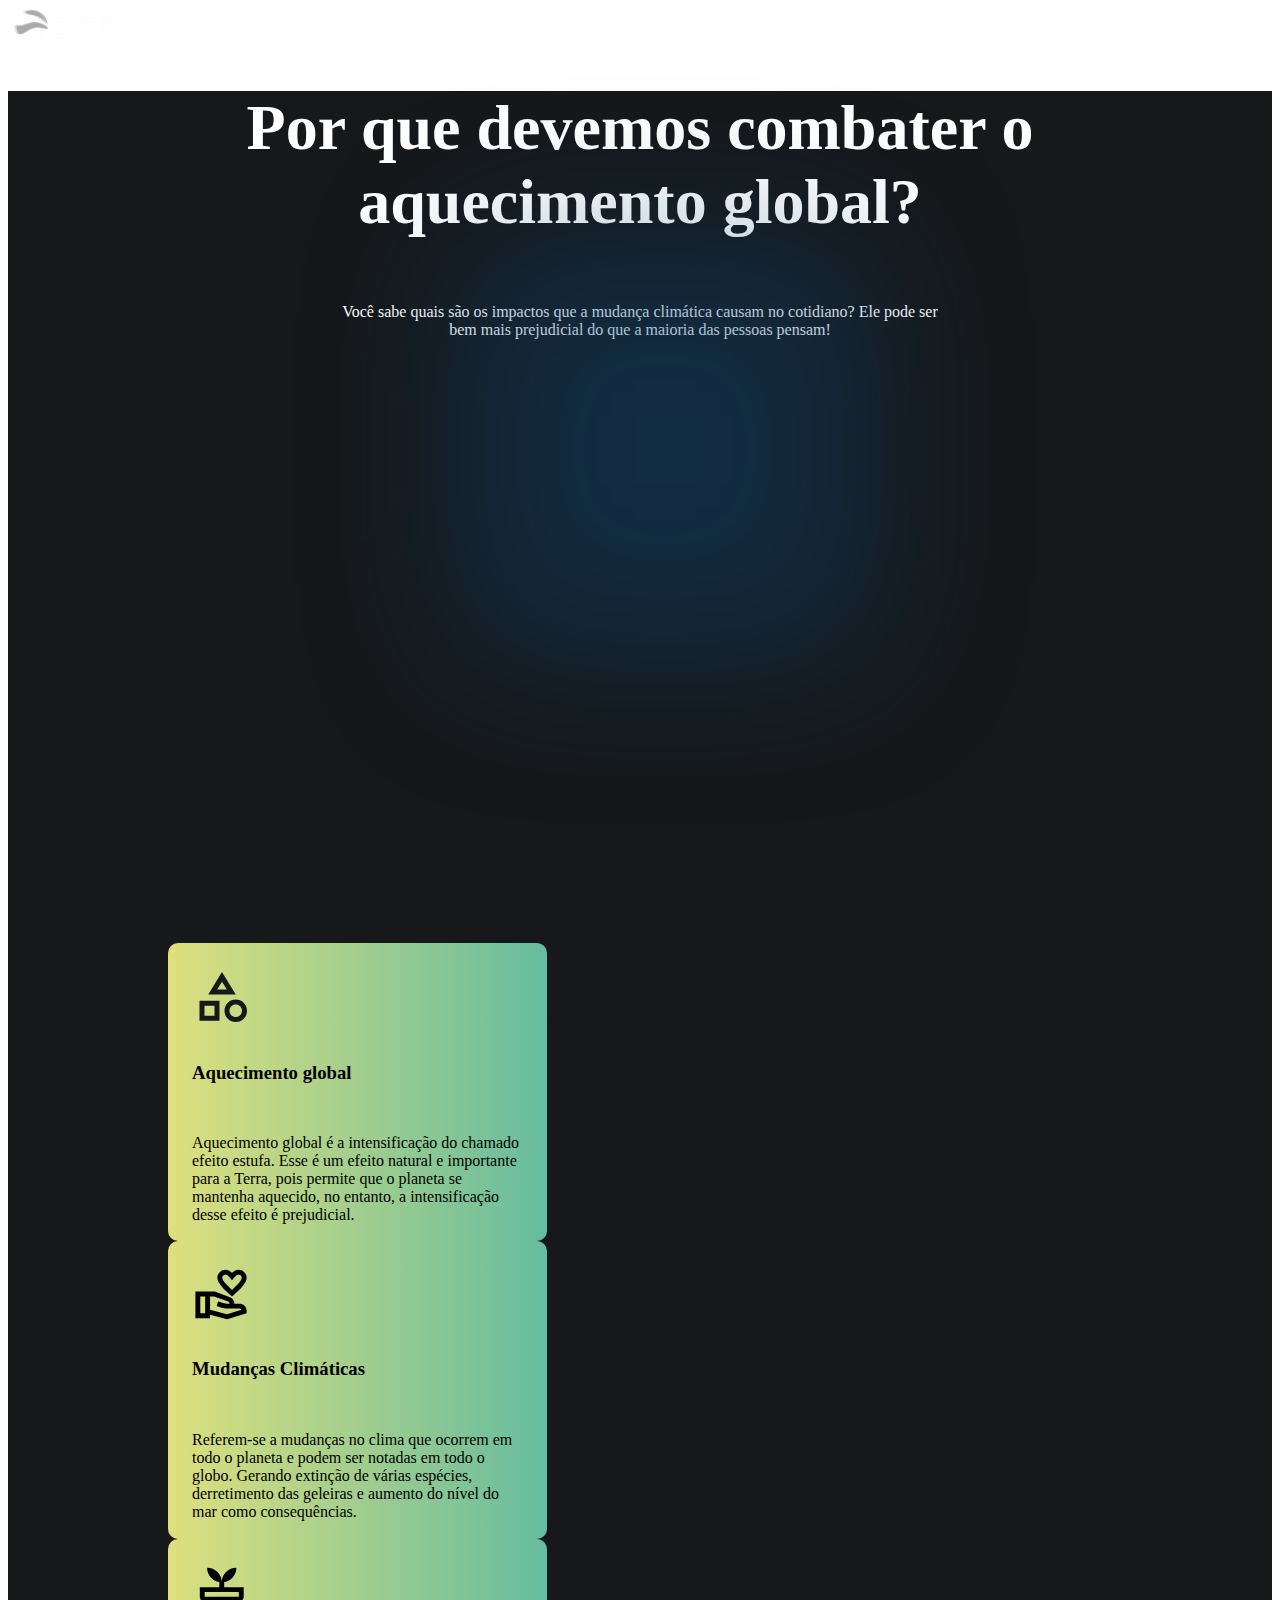
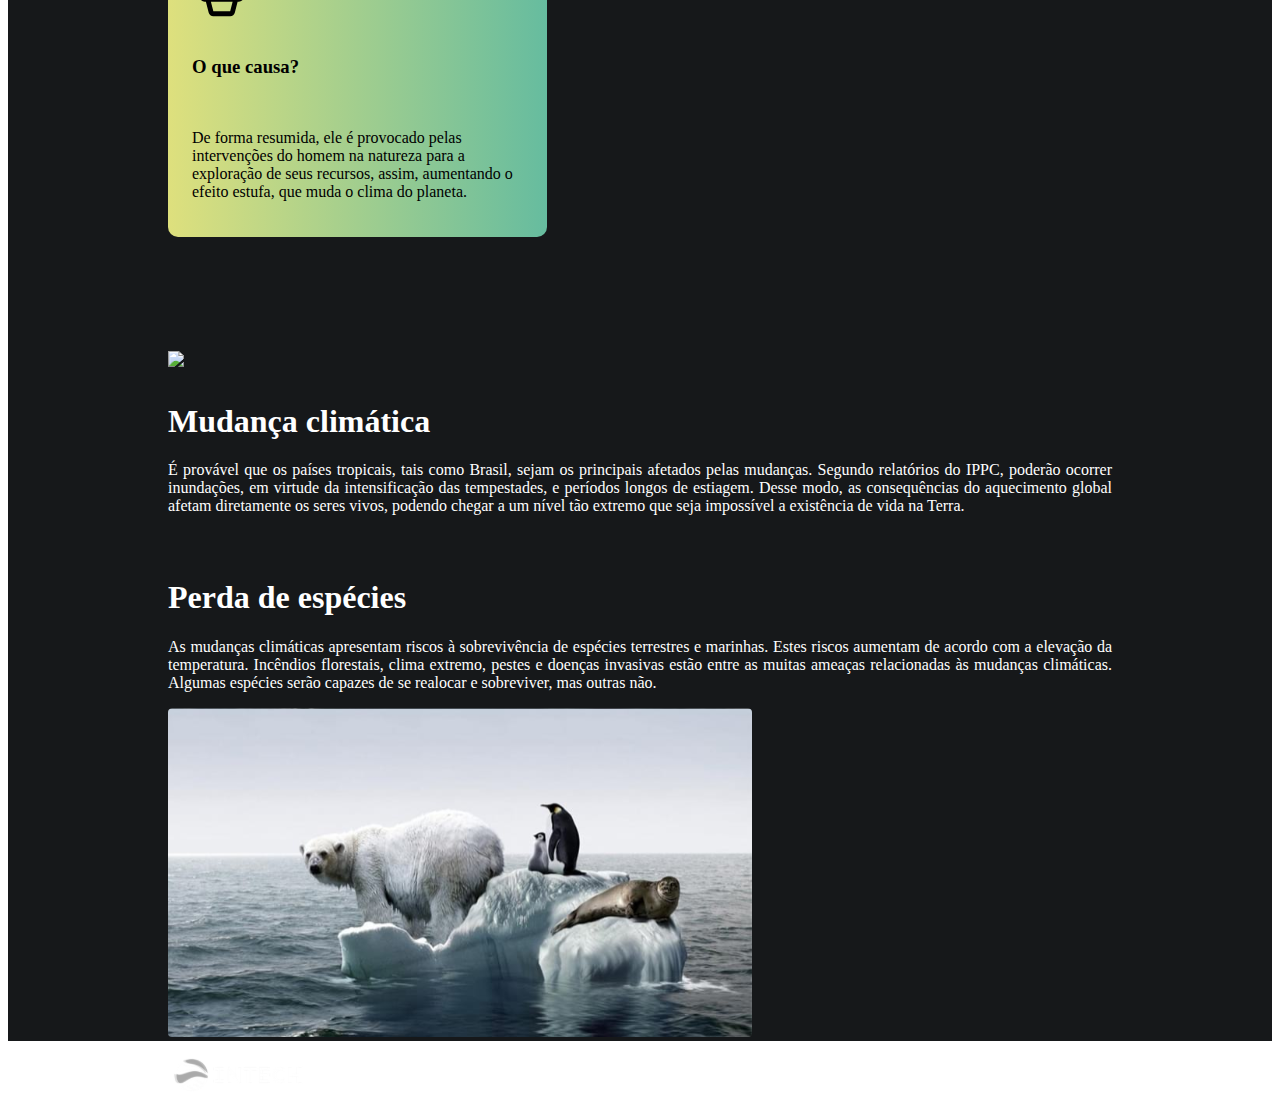
==== commit 37b42902: "atualização" ====
--- a/index/index.html
+++ b/index/index.html
@@ -28,10 +28,10 @@
             <div class>
                 <h1 class="title_principal">Por que devemos combater o <br>
                     aquecimento global?</h1>
-                <p class="text">você sabe quais são os impactos que a mudança climática causam no cotidiano?
+                <p class="text">Você sabe quais são os impactos que a mudança climática causam no cotidiano?
                     Ele pode ser </br> bem mais prejudicial do que a maioria das pessoas pensam!</p>
-                    <div class="video">
-                        <iframe width="840" height="472,5" class="video"  src="https://www.youtube.com/embed/S6Ycuv2lxFY" title="YouTube video player" frameborder="0" allow="accelerometer; autoplay; clipboard-write; encrypted-media; gyroscope; picture-in-picture" allowfullscreen ></iframe>
+                    <div align="center">
+                        <iframe width="840" height="472,5" src="https://www.youtube.com/embed/S6Ycuv2lxFY" title="YouTube video player" frameborder="0" allow="accelerometer; autoplay; clipboard-write; encrypted-media; gyroscope; picture-in-picture" allowfullscreen ></iframe>
                     </div>
             </section>
         <section class="settings_down">
@@ -102,16 +102,6 @@
         <div>
         <p class="title_footer"><img src="/img/logo.svg" alt="logoIntech"></p>
         </div>
-        <div>
-        <p class="bord"><img src="/img/Linkedin1.svg" alt="linkedin1">
-             <a href="https://www.linkedin.com/in/emely-tavares-3575ba24a/">Emely Feitosa</a></p>
-        <p class="bord"><img src="/img/linkedin2.svg" alt="linkedin2">
-            <a href="https://www.linkedin.com/in/mariana-silva-paula/">Mariana Paula</a></p>
-        <p class="bord"><img src="/img/linkedin3.svg" alt="linkedin3">
-            <a href="https://www.linkedin.com/in/matheus-macedo-santos-2a8106194/">Matheus Santos</a></p>
-        <p class="bord down_space"><img src="/img/linkedin4.svg" alt="linkedin4">
-            <a href="https://www.linkedin.com/in/samuel-lucas-241a77210/">Samuel Lucas</a></p>
-        </div>
     </footer>
 </body>
 
--- a/styles/style.css
+++ b/styles/style.css
@@ -126,8 +126,3 @@
 .down_space{
   border-bottom: 2em;
 }
-
-.video{
-  align-items: center;
-  align-self: center;
-}